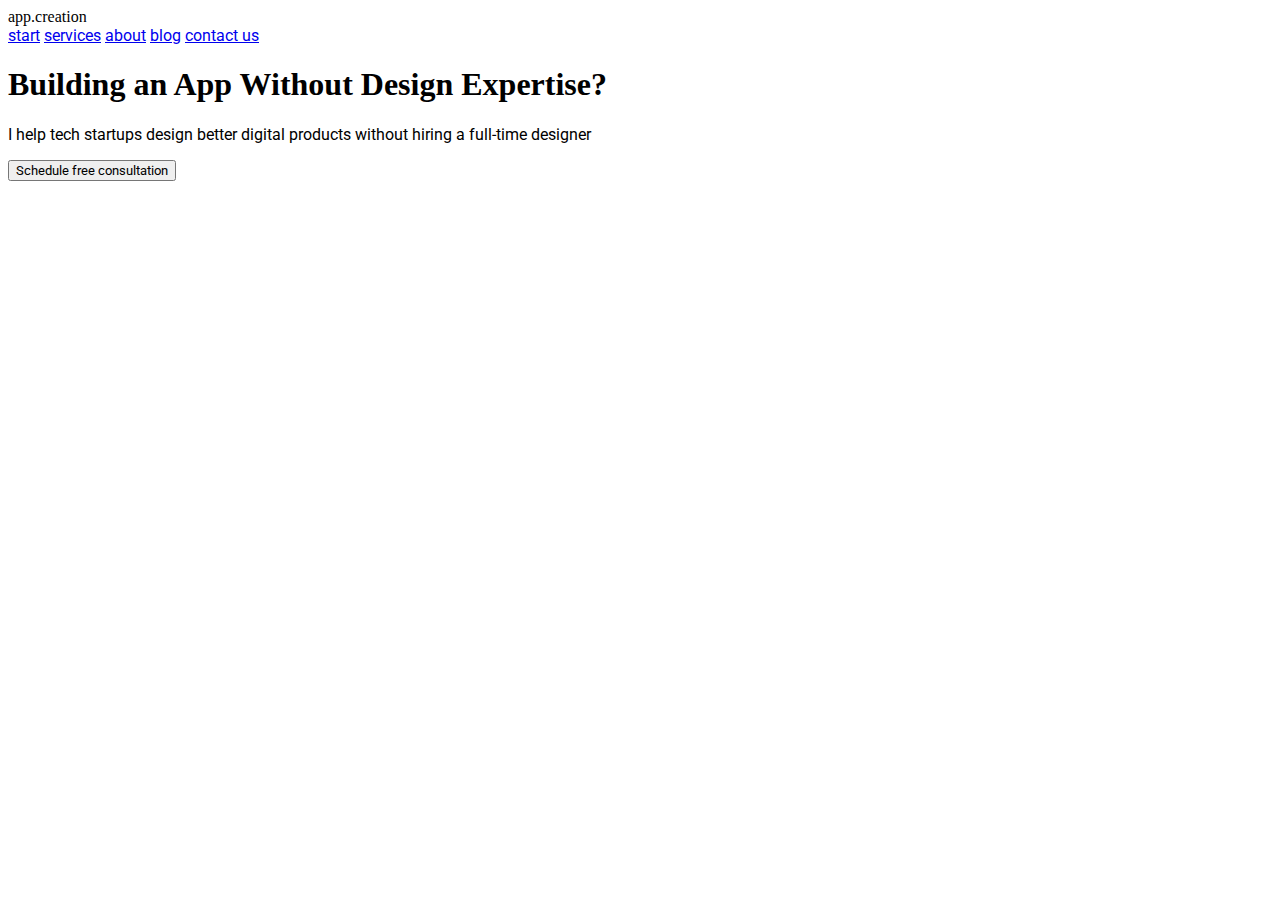
==== index.html @ 03b3e5dd "БЭМ" ====
<!DOCTYPE html>
<html>
 <head>
   <meta charset="utf-8">
    <title>app.creation</title>
     <link rel="stylesheet" href="./fonts.css">
     <link rel="preconnect" href="https://fonts.gstatic.com">
     <link href="https://fonts.googleapis.com/css2?family=Roboto:wght@100&display=swap" rel="stylesheet">
     <link rel="stylesheet" href="style.css">
 </head>
 <body>
   <header class="header">
     <div class="logo">app.creation</div>
       <nav class="menu">
         <a class="menu__item" href="#">start</a>
         <a class="menu__item" href="#">services</a>
         <a class="menu__item" href="#">about</a>
         <a class="menu__item" href="#">blog</a>
         <a class="menu__item" href="#">contact us</a>
       </nav>
   </header>
 <section class="main-section">
  <main class="main-content">
   <h1 class="main-content__title">Building an App Without Design Expertise?</h1>
   <p  class="main-content__subtitle"> I help tech startups design better digital products without hiring a full-time designer</p>
   <button  class="main-content__button" type="button" name="button">Schedule free consultation</button>
  </main>
  <div  class="image_content">
   <img class="image_content__image" src="" alt="">
  </div>
 </section>
</body>
</html>
---- fonts.css ----
@font-face {
  font-family: "Roboto", sans-serif;
    src:"./fonts/Roboto/Roboto-Regular.ttf"
    font-weight: normal;
    font-style: normal;
  }
---- style.css ----
a {
 font-family: 'Roboto';
}

.title {
 font-family: PT Serif;
 }

p {
 font-family: 'Roboto'; sans-serif;
}

button {
font-family: 'Roboto';
}
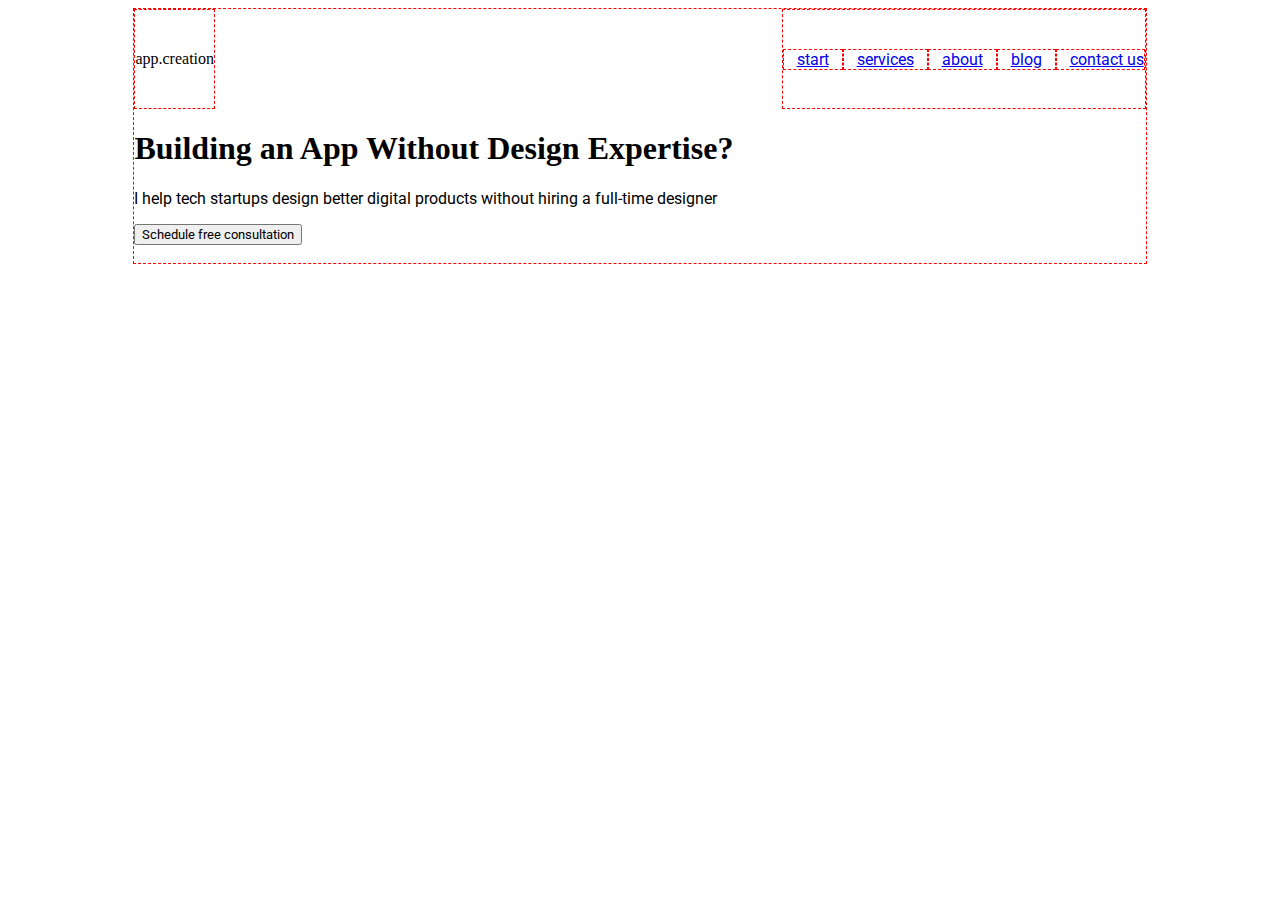
==== commit 5f93b3f7: "стилизуем структуру сайта. описала стили освной структуры" ====
--- a/index.html
+++ b/index.html
@@ -9,9 +9,10 @@
      <link rel="stylesheet" href="style.css">
  </head>
  <body>
+   <div class="wrapper">
    <header class="header">
      <div class="logo">app.creation</div>
-       <nav class="menu">
+     <nav class="menu">
          <a class="menu__item" href="#">start</a>
          <a class="menu__item" href="#">services</a>
          <a class="menu__item" href="#">about</a>
@@ -19,15 +20,15 @@
          <a class="menu__item" href="#">contact us</a>
        </nav>
    </header>
- <section class="main-section">
-  <main class="main-content">
-   <h1 class="main-content__title">Building an App Without Design Expertise?</h1>
-   <p  class="main-content__subtitle"> I help tech startups design better digital products without hiring a full-time designer</p>
-   <button  class="main-content__button" type="button" name="button">Schedule free consultation</button>
-  </main>
-  <div  class="image_content">
-   <img class="image_content__image" src="" alt="">
-  </div>
- </section>
-</body>
+   <section class="main-section">
+     <main class="main-content">
+       <h1 class="main-content__title">Building an App Without Design Expertise?</h1>
+       <p  class="main-content__subtitle"> I help tech startups design better digital products without hiring a full-time designer</p>
+       <button  class="main-content__button" type="button" name="button">Schedule free consultation</button>
+     </main>
+     <div  class="image_content">
+       <img class="image_content__image" src="" alt="">
+     </div>
+   </section>
+ </body>
 </html>
--- a/style.css
+++ b/style.css
@@ -1,15 +1,44 @@
-a {
- font-family: 'Roboto';
+.menu__item {
+   font-family: 'Roboto';
 }
 
-.title {
- font-family: PT Serif;
+.main-content__title {
+   font-family: 'PT Serif';
  }
 
-p {
- font-family: 'Roboto'; sans-serif;
+.main-content__subtitle {
+   font-family: 'Roboto'; sans-serif;
 }
 
-button {
-font-family: 'Roboto';
+.main-content__button {
+  font-family: 'Roboto';
 }
+.wrapper{
+  margin: auto;
+  width: 80%;
+  border: dashed 1px red;
+}
+.logo, .menu {
+  display: inline-block;
+  border: dashed 1px red;
+}
+.logo{
+  margin-right: 63%
+  display: flex;
+    padding: 40px 0;
+  }
+.header{
+  display: flex;
+  justify-content: space-between;
+}
+.menu{
+  display: flex;
+  align-items: center;
+}
+.menu__item{
+  padding: 0 13px;
+  border: dashed 1px red
+}
+.menu__item:last-child{
+  padding-right: 0;
+}
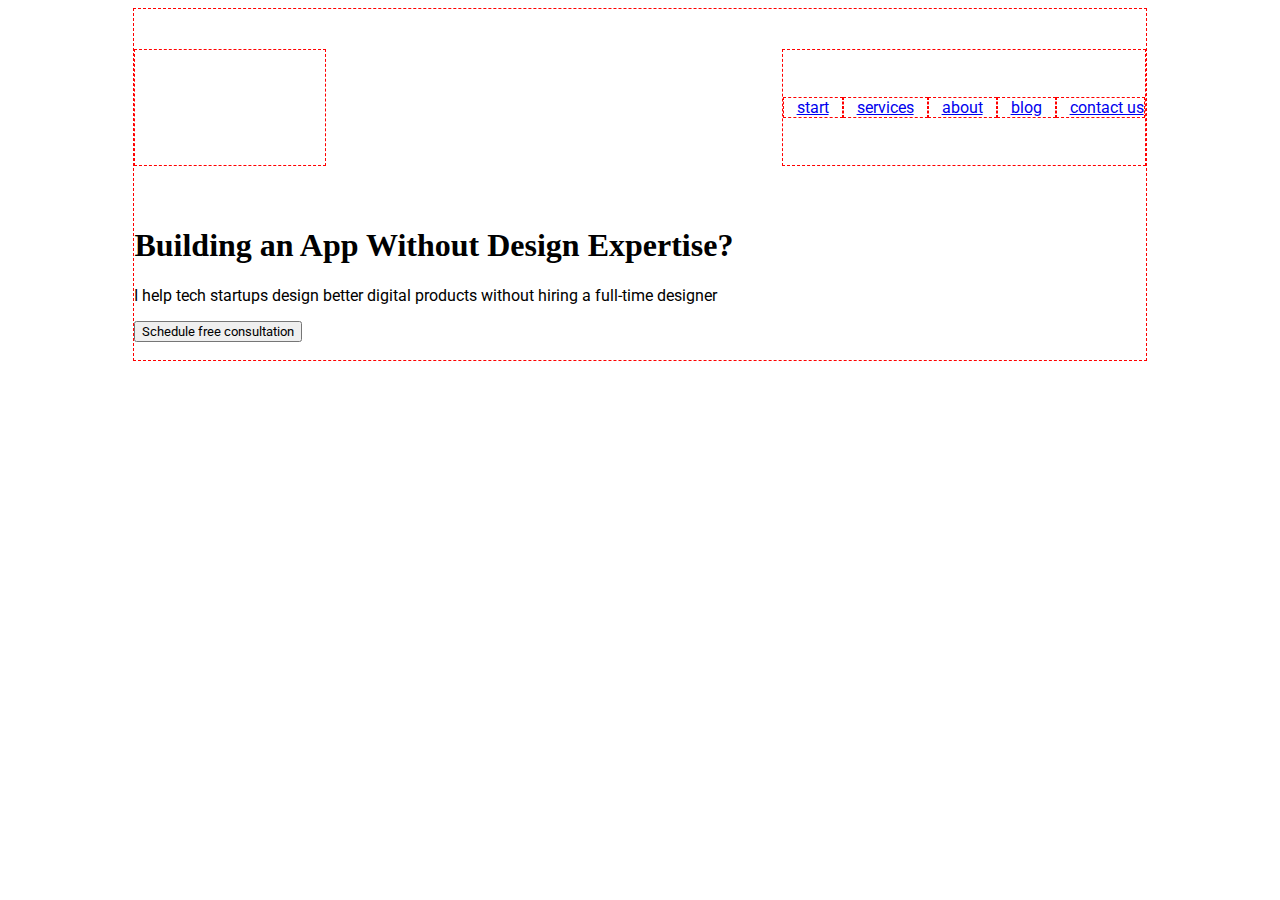
==== commit 4ca9255e: "подключение шрифта ttf, логотип картинка" ====
--- a/index.html
+++ b/index.html
@@ -3,15 +3,16 @@
  <head>
    <meta charset="utf-8">
     <title>app.creation</title>
-     <link rel="stylesheet" href="./fonts.css">
      <link rel="preconnect" href="https://fonts.gstatic.com">
      <link href="https://fonts.googleapis.com/css2?family=Roboto:wght@100&display=swap" rel="stylesheet">
+     <link rel="stylesheet" href="fonts.css">
      <link rel="stylesheet" href="style.css">
  </head>
  <body>
    <div class="wrapper">
    <header class="header">
-     <div class="logo">app.creation</div>
+     <!--div class="logo">app.creation</div-->
+     <div class="logo"></div>
      <nav class="menu">
          <a class="menu__item" href="#">start</a>
          <a class="menu__item" href="#">services</a>
--- a/fonts.css
+++ b/fonts.css
@@ -1,6 +1,42 @@
-@font-face {
+/*@font-face {
   font-family: "Roboto", sans-serif;
     src:"./fonts/Roboto/Roboto-Regular.ttf"
     font-weight: normal;
     font-style: normal;
   }
+  /*! Generated by Font Squirrel (https://www.fontsquirrel.com) on April 1, 2021 */
+
+  @font-face {
+      font-family: 'robotoregular';
+      src: url('roboto-regular-webfont.woff') format('woff');
+      font-weight: normal;
+      font-style: normal;
+  }
+
+  @font-face {
+      font-family: 'pt_serifbold';
+      src: url('ptserif-bold-webfont.woff') format('woff');
+      font-weight: normal;
+      font-style: normal;
+  }
+
+  @font-face {
+      font-family: 'pt_serifbold_italic';
+      src: url('ptserif-bolditalic-webfont.woff') format('woff');
+      font-weight: normal;
+      font-style: normal;
+  }
+
+  @font-face {
+      font-family: 'pt_serifregular';
+      src: url('ptserif-regular-webfont.woff') format('woff');
+      font-weight: normal;
+      font-style: normal;
+  }
+
+  @font-face {
+      font-family: 'pt_serifitalic';
+      src: url('ptserif-italic-webfont.woff') format('woff');
+      font-weight: normal;
+      font-style: normal;
+  }
--- a/style.css
+++ b/style.css
@@ -1,33 +1,38 @@
 .menu__item {
    font-family: 'Roboto';
 }
-
 .main-content__title {
    font-family: 'PT Serif';
  }
-
 .main-content__subtitle {
-   font-family: 'Roboto'; sans-serif;
+   font-family: 'Roboto', sans-serif;
 }
-
 .main-content__button {
   font-family: 'Roboto';
 }
+
 .wrapper{
   margin: auto;
   width: 80%;
   border: dashed 1px red;
 }
-.logo, .menu {
+.menu {
   display: inline-block;
   border: dashed 1px red;
 }
 .logo{
-  margin-right: 63%
-  display: flex;
-    padding: 40px 0;
+  /*  margin: 63%
+  display: flex;*/
+   padding: 40px 0;
+   /*padding-left: 44px 0;
+   /*font: bold 24px/32px PT Serif, arial, helvetica, sans-serif;*/
+  width: 190px;
+  height: 35px;
+  border: dashed 1px red;
+  background: no-repeat url('img/logo.svg');
   }
 .header{
+  padding: 40px 0;
   display: flex;
   justify-content: space-between;
 }
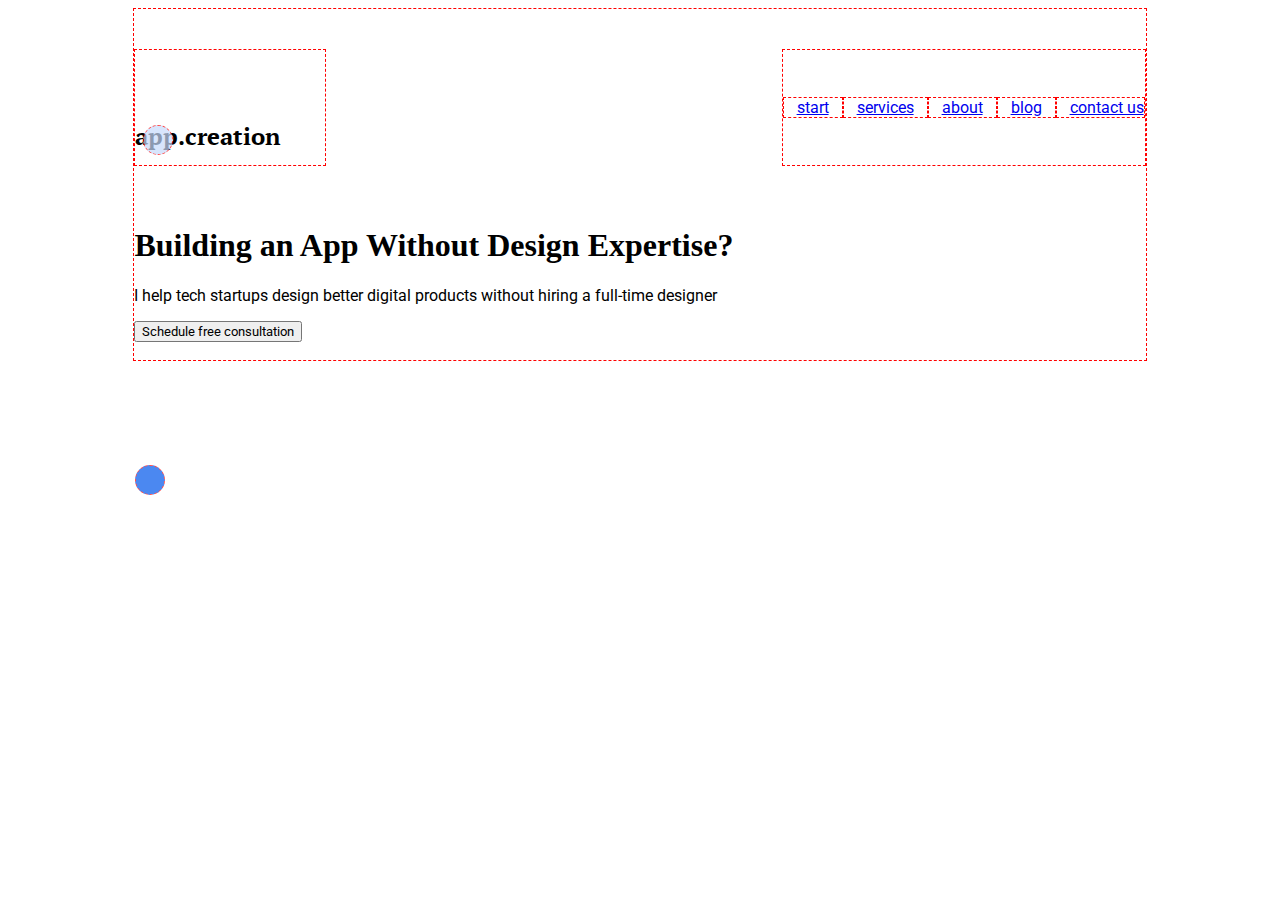
==== commit beed582f: "no message" ====
--- a/index.html
+++ b/index.html
@@ -11,15 +11,20 @@
  <body>
    <div class="wrapper">
    <header class="header">
-     <!--div class="logo">app.creation</div-->
-     <div class="logo"></div>
+     <div class="logo">
+       <div class="logo__circle logo__circle_color_dark-blue"></div>
+       <div class="logo__circle logo__circle_color_blue"></div>
+        app.creation
+         </div>
+    <!-- <div class="logo">app.creation</div>
+     <!--div class="logo"></div>-->
      <nav class="menu">
          <a class="menu__item" href="#">start</a>
-         <a class="menu__item" href="#">services</a>
+         <a class="menu__item menu__item_active" href="#">services</a>
          <a class="menu__item" href="#">about</a>
          <a class="menu__item" href="#">blog</a>
          <a class="menu__item" href="#">contact us</a>
-       </nav>
+     </nav>
    </header>
    <section class="main-section">
      <main class="main-content">
--- a/fonts.css
+++ b/fonts.css
@@ -8,35 +8,35 @@
 
   @font-face {
       font-family: 'robotoregular';
-      src: url('roboto-regular-webfont.woff') format('woff');
+      src: url('fonts/roboto-regular-webfont.woff') format('woff');
       font-weight: normal;
       font-style: normal;
   }
 
   @font-face {
       font-family: 'pt_serifbold';
-      src: url('ptserif-bold-webfont.woff') format('woff');
+      src: url('fonts/ptserif-bold-webfont.woff') format('woff');
       font-weight: normal;
       font-style: normal;
   }
 
   @font-face {
       font-family: 'pt_serifbold_italic';
-      src: url('ptserif-bolditalic-webfont.woff') format('woff');
+      src: url('fonts/ptserif-bolditalic-webfont.woff') format('woff');
       font-weight: normal;
       font-style: normal;
   }
 
   @font-face {
       font-family: 'pt_serifregular';
-      src: url('ptserif-regular-webfont.woff') format('woff');
+      src: url('fonts/ptserif-regular-webfont.woff') format('woff');
       font-weight: normal;
       font-style: normal;
   }
 
   @font-face {
       font-family: 'pt_serifitalic';
-      src: url('ptserif-italic-webfont.woff') format('woff');
+      src: url('fonts/ptserif-italic-webfont.woff') format('woff');
       font-weight: normal;
       font-style: normal;
   }
--- a/style.css
+++ b/style.css
@@ -21,16 +21,52 @@
   border: dashed 1px red;
 }
 .logo{
-  /*  margin: 63%
-  display: flex;*/
+  /*margin: 63%*/
+  position: relative
+  display: block;
    padding: 40px 0;
-   /*padding-left: 44px 0;
-   /*font: bold 24px/32px PT Serif, arial, helvetica, sans-serif;*/
+   padding-left: 44px 0;
+   font:bold 24px/32px pt_serifbold, arial, helvetica, sans-serif;
   width: 190px;
   height: 35px;
   border: dashed 1px red;
-  background: no-repeat url('img/logo.svg');
+  /*background: no-repeat center center url('img/logo.svg');*/
   }
+  .logo__circle {
+ width: 28px;
+ height: 28px;
+ border: dashed 1px red;
+ /*position: relative;*/
+ position: absolute;
+ top:50%;
+ transform: translateY(50%);
+
+}
+
+.logo__circle_color_dark-blue{
+/*position: relative;
+  transform: translateY(-50%);*/
+width: 28px;
+height: 28px;
+border-radius: 50%;
+/*left: 50px;*/
+/*top: 40px;*/
+background: #0056EC;
+opacity: 0.7;
+}
+.logo__circle_color_blue{
+left: 8px;
+top: 56%;
+position: relative;
+/*top: 50%*/
+border-radius: 50%;
+width: 28px;
+height: 28px;
+/*left: calc(50% - 28px/2 - 442px);*/
+/*top: 47px;*/
+background: #C8DBFB;
+opacity: 0.7;
+}
 .header{
   padding: 40px 0;
   display: flex;
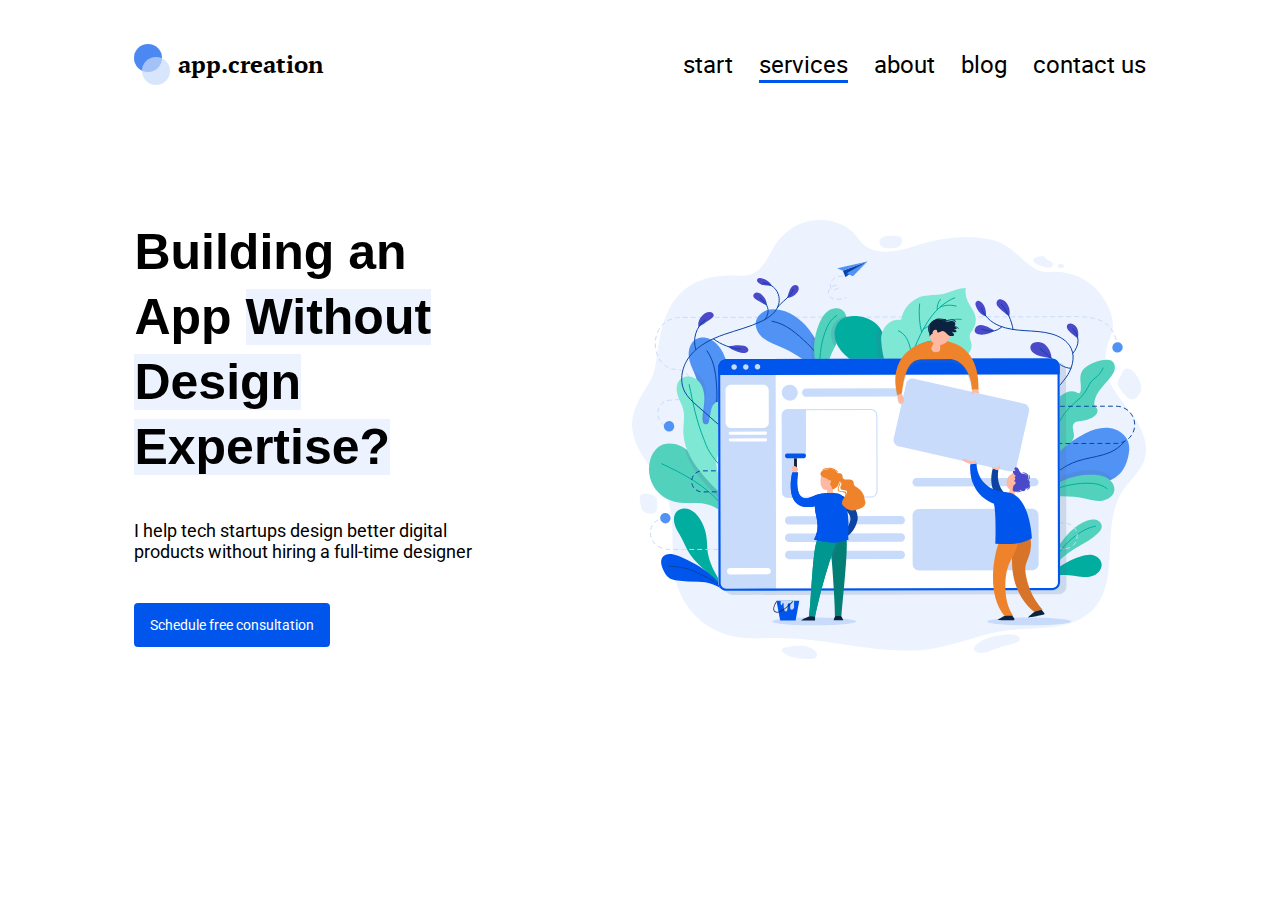
==== commit 4364fdbb: "к уроку 8. основной блок" ====
--- a/index.html
+++ b/index.html
@@ -16,8 +16,6 @@
        <div class="logo__circle logo__circle_color_blue"></div>
         app.creation
          </div>
-    <!-- <div class="logo">app.creation</div>
-     <!--div class="logo"></div>-->
      <nav class="menu">
          <a class="menu__item" href="#">start</a>
          <a class="menu__item menu__item_active" href="#">services</a>
@@ -26,15 +24,16 @@
          <a class="menu__item" href="#">contact us</a>
      </nav>
    </header>
-   <section class="main-section">
-     <main class="main-content">
-       <h1 class="main-content__title">Building an App Without Design Expertise?</h1>
-       <p  class="main-content__subtitle"> I help tech startups design better digital products without hiring a full-time designer</p>
-       <button  class="main-content__button" type="button" name="button">Schedule free consultation</button>
-     </main>
-     <div  class="image_content">
-       <img class="image_content__image" src="" alt="">
-     </div>
+   <section class="main">
+       <h1 class="main__title"> Building an App
+         <span class="main__title-text_highlight">Without
+Design Expertise?
+         </span>
+       </h1>
+       <p  class="main__subtitle"> I help tech startups design better digital products without hiring a full-time designer</p>
+       <a class="main__button" href="#">
+         Schedule free consultation
+       </a>
    </section>
  </body>
 </html>
--- a/style.css
+++ b/style.css
@@ -1,85 +1,113 @@
+.main {
+ padding: 0 63% 100px 0;
+ background: top right no-repeat url(img/Frame.svg);
+}
+.main__title-text_highlight {
+ background: #ECF3FF;
+}
+.main__title {
+ margin:0 0  40px 0;
+ font-family: 'PT Serif';
+ font: bold 50px/65px pt_serif, arial, helvetica, sans-serif;
+ }
+ .main__subtitle {
+  margin:0 0 41px 0;
+    font: 18px/21px Roboto, arial, helvetica, sans-serif;
+ }
+ .main__button {
+  font: 14px/16px Roboto, arial, helvetica, sans-serif;
+ }
+
 .menu__item {
-   font-family: 'Roboto';
+  position: relative;
+  margin-right: 26px;
+  font-family: 'Roboto';
+  font: 500 24px/32px robotoregular, arial, helvetica, sans-serif;
+  color: #000000;
+  text-decoration: none;
+ }
+
+.menu {
+  display: inline-block;
+  display: flex;
+  align-items: center;
 }
-.main-content__title {
-   font-family: 'PT Serif';
- }
-.main-content__subtitle {
-   font-family: 'Roboto', sans-serif;
+.menu__item:last-child{
+  margin-right: 0;
 }
-.main-content__button {
-  font-family: 'Roboto';
+.menu__item_active::after {
+  position: absolute;
+  display: block;
+  content:'';
+  left: 0;
+  width: 100%;
+  height: 3px;
+  background: #0056EC;
 }
-
+.menu__item:hover {
+  opacity: 0.5;
+}
 .wrapper{
   margin: auto;
   width: 80%;
-  border: dashed 1px red;
-}
-.menu {
-  display: inline-block;
-  border: dashed 1px red;
 }
 .logo{
-  /*margin: 63%*/
-  position: relative
-  display: block;
-   padding: 40px 0;
-   padding-left: 44px 0;
-   font:bold 24px/32px pt_serifbold, arial, helvetica, sans-serif;
-  width: 190px;
-  height: 35px;
-  border: dashed 1px red;
-  /*background: no-repeat center center url('img/logo.svg');*/
+  position: relative;
+  padding: 40px 0;
+  padding-left: 44px;
+  font:bold 24px/32px pt_serifbold, arial, helvetica, sans-serif;
   }
-  .logo__circle {
- width: 28px;
- height: 28px;
- border: dashed 1px red;
- /*position: relative;*/
- position: absolute;
- top:50%;
- transform: translateY(50%);
-
+.logo__circle {
+  position: absolute;
+  left:0;
+  top:45%;
+  transform: translateY(-50%);
+  width: 28px;
+  height: 28px;
+  opacity: .7;
 }
-
-.logo__circle_color_dark-blue{
-/*position: relative;
-  transform: translateY(-50%);*/
+.logo__circle_color_dark-blue {
 width: 28px;
 height: 28px;
 border-radius: 50%;
-/*left: 50px;*/
-/*top: 40px;*/
 background: #0056EC;
-opacity: 0.7;
 }
-.logo__circle_color_blue{
+.logo__circle_color_blue {
 left: 8px;
 top: 56%;
-position: relative;
-/*top: 50%*/
 border-radius: 50%;
 width: 28px;
 height: 28px;
-/*left: calc(50% - 28px/2 - 442px);*/
-/*top: 47px;*/
 background: #C8DBFB;
-opacity: 0.7;
 }
-.header{
-  padding: 40px 0;
+.header {
+  /*padding: 40px 0;*/
   display: flex;
   justify-content: space-between;
+  margin-bottom: 100px;
 }
-.menu{
-  display: flex;
-  align-items: center;
+/*.main-content {
+ padding-top: 100px;
+ width: 37%;
+}*/
+.section{
+position: relative;
+margin-right: 26px;
+font-family: 'Roboto';
+font: 500 24px/32px robotoregular, arial, helvetica, sans-serif;
+color: #000000;
+text-decoration: none;
 }
-.menu__item{
-  padding: 0 13px;
-  border: dashed 1px red
+.main__button{
+display: inline-block;
+font: 14px/16px Roboto, arial, helvetica,sans-serif;
+color: #fff;
+background:#0056ec;
+padding: 14px 16px;
+text-decoration: none;
+border-radius: 4px;
+transition: opacity .5s;
 }
-.menu__item:last-child{
-  padding-right: 0;
+.main__button:hover {
+  opacity: .5;
 }
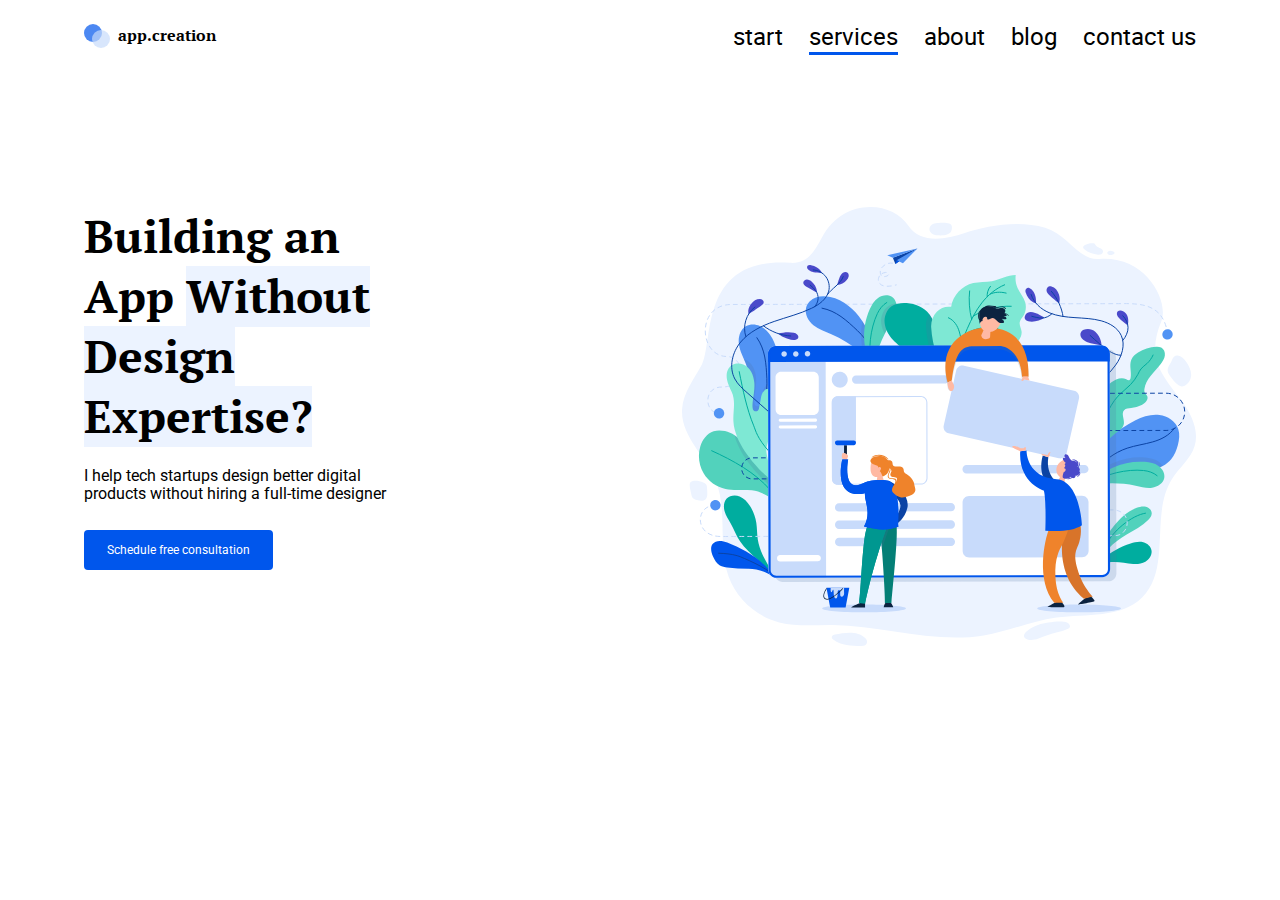
==== commit bb34728e: "no message" ====
--- a/index.html
+++ b/index.html
@@ -2,9 +2,13 @@
 <html>
  <head>
    <meta charset="utf-8">
+   <meta name="viewport" content="width=device-width, initial-scale=1">
     <title>app.creation</title>
+    <title>@media</title>
      <link rel="preconnect" href="https://fonts.gstatic.com">
      <link href="https://fonts.googleapis.com/css2?family=Roboto:wght@100&display=swap" rel="stylesheet">
+     <link href="https://fonts.googleapis.com/css2?family=PT+Serif:wght@400;700&display=swap" rel="stylesheet">
+
      <link rel="stylesheet" href="fonts.css">
      <link rel="stylesheet" href="style.css">
  </head>
@@ -15,7 +19,7 @@
        <div class="logo__circle logo__circle_color_dark-blue"></div>
        <div class="logo__circle logo__circle_color_blue"></div>
         app.creation
-         </div>
+     </div>
      <nav class="menu">
          <a class="menu__item" href="#">start</a>
          <a class="menu__item menu__item_active" href="#">services</a>
@@ -30,7 +34,8 @@
 Design Expertise?
          </span>
        </h1>
-       <p  class="main__subtitle"> I help tech startups design better digital products without hiring a full-time designer</p>
+       <p  class="main__subtitle"> I help tech startups design better digital
+         products without hiring a full-time designer</p>
        <a class="main__button" href="#">
          Schedule free consultation
        </a>
--- a/style.css
+++ b/style.css
@@ -1,22 +1,25 @@
+.body{
+   margin: 0;
+}
 .main {
- padding: 0 63% 100px 0;
+ padding: 0 70% 100px 0;
  background: top right no-repeat url(img/Frame.svg);
 }
 .main__title-text_highlight {
  background: #ECF3FF;
 }
 .main__title {
- margin:0 0  40px 0;
- font-family: 'PT Serif';
- font: bold 50px/65px pt_serif, arial, helvetica, sans-serif;
+ margin:0 0  20px 0;
+ font: bold 45.5px/60px pt_serifbold, arial, helvetica, sans-serif;
  }
  .main__subtitle {
-  margin:0 0 41px 0;
-    font: 18px/21px Roboto, arial, helvetica, sans-serif;
+  margin:0 0 27px 0;
+    font: 16px/18px Roboto, arial, helvetica, sans-serif;
  }
+ /*
  .main__button {
-  font: 14px/16px Roboto, arial, helvetica, sans-serif;
- }
+  font: 12px/16px Roboto, arial, helvetica, sans-serif;
+ }*/
 
 .menu__item {
   position: relative;
@@ -49,26 +52,26 @@
 }
 .wrapper{
   margin: auto;
-  width: 80%;
+  width: 88%;
 }
 .logo{
   position: relative;
-  padding: 40px 0;
-  padding-left: 44px;
-  font:bold 24px/32px pt_serifbold, arial, helvetica, sans-serif;
+  padding: 12px 0;
+  padding-left: 34px;
+  font:bold 16px/32px pt_serifbold, arial, helvetica, sans-serif;
   }
 .logo__circle {
   position: absolute;
   left:0;
   top:45%;
   transform: translateY(-50%);
-  width: 28px;
-  height: 28px;
+  width: 18px;
+  height: 18px;
   opacity: .7;
 }
 .logo__circle_color_dark-blue {
-width: 28px;
-height: 28px;
+width: 18px;
+height: 18px;
 border-radius: 50%;
 background: #0056EC;
 }
@@ -76,20 +79,15 @@
 left: 8px;
 top: 56%;
 border-radius: 50%;
-width: 28px;
-height: 28px;
+width: 18px;
+height: 18px;
 background: #C8DBFB;
 }
 .header {
-  /*padding: 40px 0;*/
   display: flex;
   justify-content: space-between;
-  margin-bottom: 100px;
+  margin-bottom: 143px;
 }
-/*.main-content {
- padding-top: 100px;
- width: 37%;
-}*/
 .section{
 position: relative;
 margin-right: 26px;
@@ -100,10 +98,10 @@
 }
 .main__button{
 display: inline-block;
-font: 14px/16px Roboto, arial, helvetica,sans-serif;
+font: 12px/16px Roboto, arial, helvetica,sans-serif;
 color: #fff;
 background:#0056ec;
-padding: 14px 16px;
+padding: 12px 23px;
 text-decoration: none;
 border-radius: 4px;
 transition: opacity .5s;
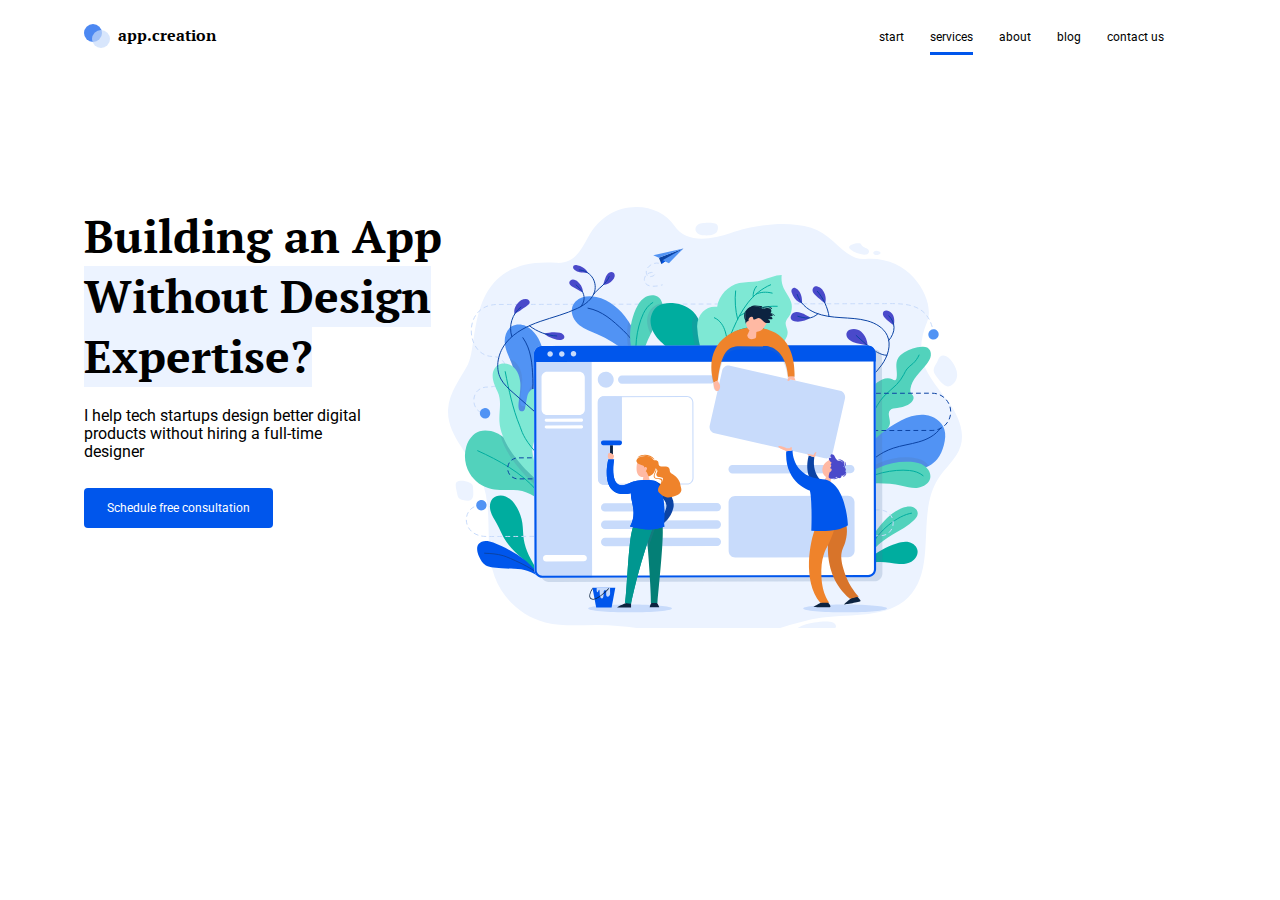
==== commit 28c00013: "no message" ====
--- a/index.html
+++ b/index.html
@@ -34,8 +34,10 @@
 Design Expertise?
          </span>
        </h1>
-       <p  class="main__subtitle"> I help tech startups design better digital
+
+        <p  class="main__subtitle"> I help tech startups design better digital
          products without hiring a full-time designer</p>
+
        <a class="main__button" href="#">
          Schedule free consultation
        </a>
--- a/style.css
+++ b/style.css
@@ -2,7 +2,8 @@
    margin: 0;
 }
 .main {
- padding: 0 70% 100px 0;
+  max-width: 400px;
+ padding: 0 43% 100px 0;
  background: top right no-repeat url(img/Frame.svg);
 }
 .main__title-text_highlight {
@@ -12,20 +13,18 @@
  margin:0 0  20px 0;
  font: bold 45.5px/60px pt_serifbold, arial, helvetica, sans-serif;
  }
+
+
  .main__subtitle {
+   max-width: 300px;
   margin:0 0 27px 0;
     font: 16px/18px Roboto, arial, helvetica, sans-serif;
  }
- /*
- .main__button {
-  font: 12px/16px Roboto, arial, helvetica, sans-serif;
- }*/
-
 .menu__item {
   position: relative;
   margin-right: 26px;
   font-family: 'Roboto';
-  font: 500 24px/32px robotoregular, arial, helvetica, sans-serif;
+  font: 500 12px/32px robotoregular, arial, helvetica, sans-serif;
   color: #000000;
   text-decoration: none;
  }
@@ -84,6 +83,7 @@
 background: #C8DBFB;
 }
 .header {
+  max-width: 1080px;
   display: flex;
   justify-content: space-between;
   margin-bottom: 143px;
